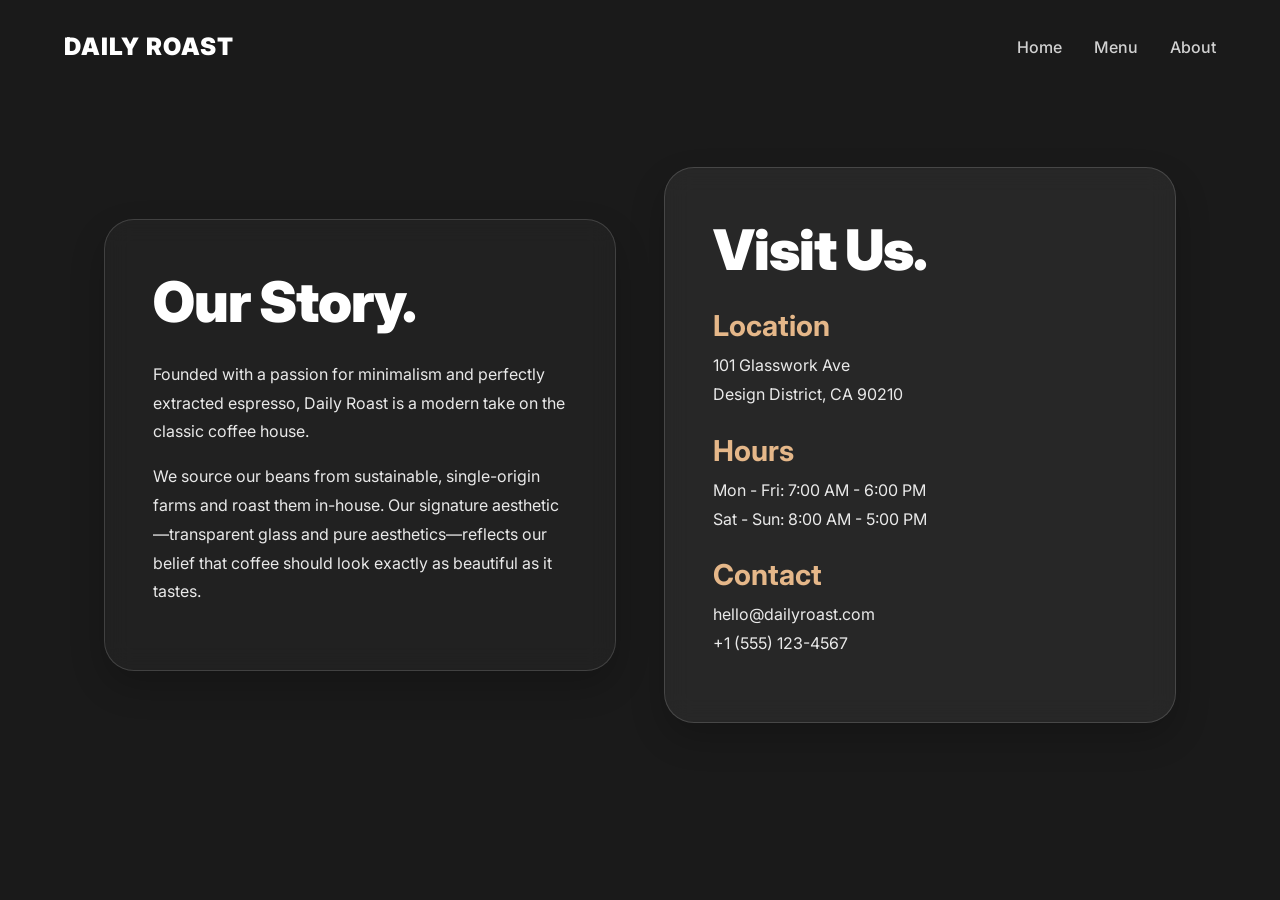
==== about.html @ 7935c8d1 "Initial commit via Netlify [skip ci]" ====
<!DOCTYPE html>
<html lang="en">
<head>
    <meta charset="UTF-8">
    <meta name="viewport" content="width=device-width, initial-scale=1.0">
    <title>About Us | Lite Glass Aesthetic</title>
    <link href="https://fonts.googleapis.com/css2?family=Inter:wght@300;400;700;900&display=swap" rel="stylesheet">
    <style>
        * { margin: 0; padding: 0; box-sizing: border-box; font-family: 'Inter', sans-serif; }

        body {
            color: #ffffff;
            overflow-x: hidden;
            background-color: #1a1a1a;
        }
        
        body::before {
            content: '';
            position: fixed; top: 0; left: 0; width: 100vw; height: 100vh;
            background: url('https://images.unsplash.com/photo-1497935586351-b67a49e012bf?ixlib=rb-1.2.1&auto=format&fit=crop&w=1920&q=80') center/cover;
            filter: blur(30px) brightness(0.4); 
            z-index: -1;
        }

        /* --- NAVIGATION --- */
        nav { padding: 2rem 5%; display: flex; justify-content: space-between; align-items: center; }
        .logo { font-size: 1.5rem; font-weight: 900; letter-spacing: 1px; text-transform: uppercase; }
        .nav-links { display: flex; gap: 2rem; }
        .nav-links a { color: white; text-decoration: none; font-weight: 500; opacity: 0.8; transition: 0.3s; }
        .nav-links a:hover { opacity: 1; transform: translateY(-2px); }

        /* --- LITE SHEER GLASS EFFECT --- */
        .glass-lite {
            background: rgba(255, 255, 255, 0.03); 
            backdrop-filter: blur(12px); -webkit-backdrop-filter: blur(12px);
            border: 1px solid rgba(255, 255, 255, 0.15);
            box-shadow: 0 15px 35px rgba(0,0,0,0.2);
            border-radius: 30px;
        }

        /* --- ABOUT PAGE LAYOUT (FIXED PADDING) --- */
        .about-container {
            display: flex;
            flex-wrap: wrap;
            gap: 3rem;
            padding: 4rem 5% 5rem 5%; /* 4rem Top Padding fixes the header overlap! */
            max-width: 1200px;
            margin: 0 auto;
            min-height: 80vh;
            align-items: center;
        }

        .about-box {
            flex: 1;
            min-width: 300px;
            padding: 3rem;
        }

        h1 { font-size: 3.5rem; font-weight: 900; letter-spacing: -1px; margin-bottom: 1.5rem; }
        h2 { font-size: 1.8rem; font-weight: 700; color: #E5B789; margin-top: 1.5rem; margin-bottom: 0.5rem; }
        p { margin-bottom: 1rem; line-height: 1.8; opacity: 0.9; }

    </style>
</head>
<body>

    <nav>
        <div class="logo">Daily Roast</div>
        <div class="nav-links">
            <a href="index.html">Home</a>
            <a href="menu.html">Menu</a>
            <a href="about.html">About</a>
        </div>
    </nav>

    <!-- Content -->
    <div class="about-container">
        
        <div class="glass-lite about-box">
            <h1>Our Story.</h1>
            <p>Founded with a passion for minimalism and perfectly extracted espresso, Daily Roast is a modern take on the classic coffee house.</p>
            <p>We source our beans from sustainable, single-origin farms and roast them in-house. Our signature aesthetic—transparent glass and pure aesthetics—reflects our belief that coffee should look exactly as beautiful as it tastes.</p>
        </div>

        <div class="glass-lite about-box" style="background: rgba(255, 255, 255, 0.06);">
            <h1>Visit Us.</h1>
            <h2>Location</h2>
            <p>101 Glasswork Ave<br>Design District, CA 90210</p>
            
            <h2>Hours</h2>
            <p>Mon - Fri: 7:00 AM - 6:00 PM<br>Sat - Sun: 8:00 AM - 5:00 PM</p>
            
            <h2>Contact</h2>
            <p>hello@dailyroast.com<br>+1 (555) 123-4567</p>
        </div>

    </div>

</body>
</html>
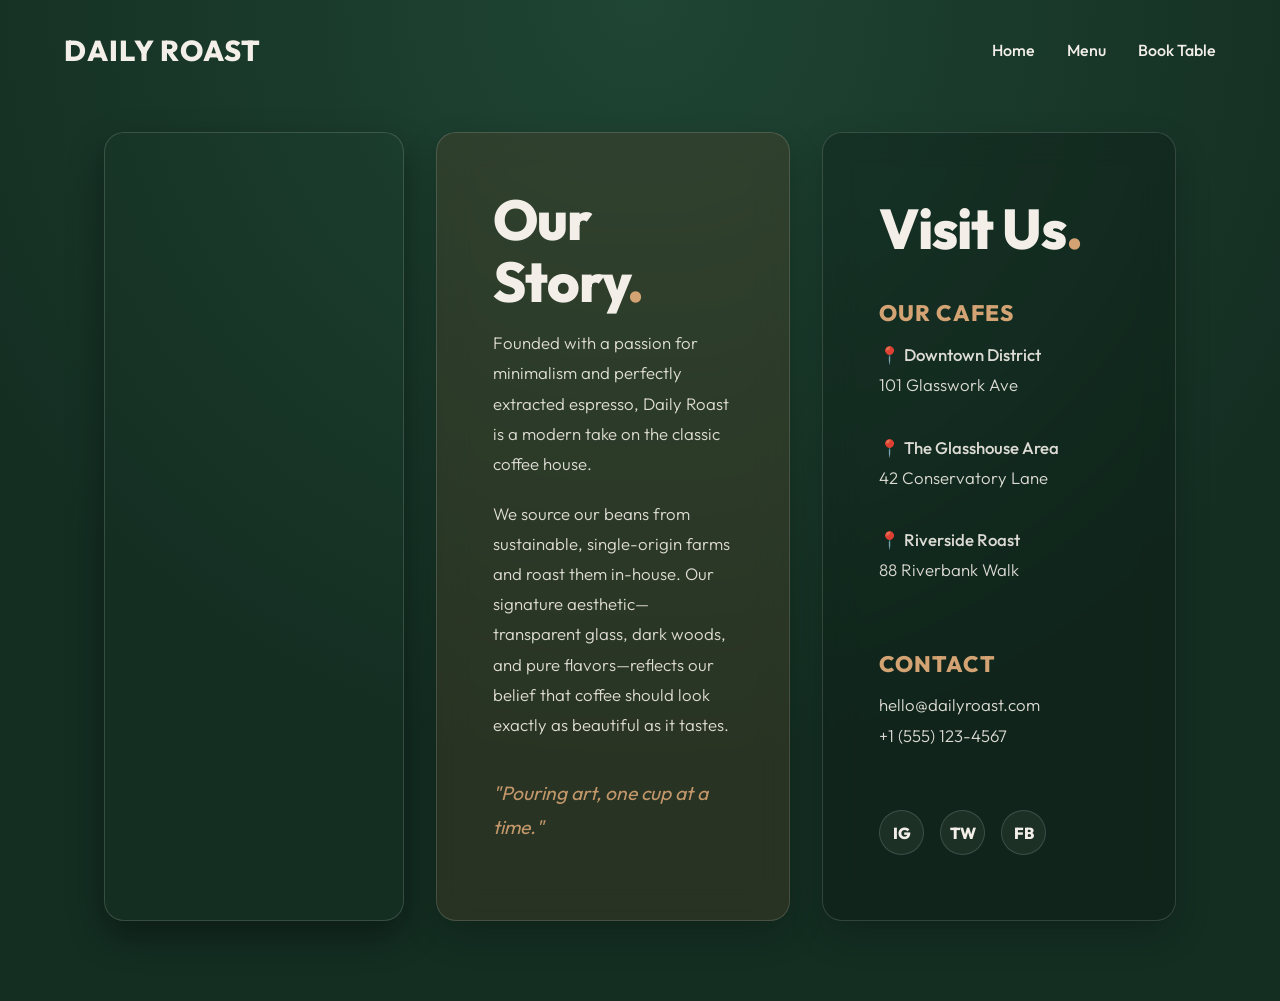
==== commit 21ce882d: "Add files via upload" ====
--- a/about.html
+++ b/about.html
@@ -1,100 +1,157 @@
+
 <!DOCTYPE html>
 <html lang="en">
 <head>
     <meta charset="UTF-8">
     <meta name="viewport" content="width=device-width, initial-scale=1.0">
-    <title>About Us | Lite Glass Aesthetic</title>
-    <link href="https://fonts.googleapis.com/css2?family=Inter:wght@300;400;700;900&display=swap" rel="stylesheet">
+    <title>About Us | Daily Roast</title>
+    <link href="https://fonts.googleapis.com/css2?family=Outfit:wght@300;400;500;800&display=swap" rel="stylesheet">
+    
     <style>
-        * { margin: 0; padding: 0; box-sizing: border-box; font-family: 'Inter', sans-serif; }
+        :root {
+            --bg-green: #142e22; 
+            --glass-coffee: rgba(105, 68, 41, 0.25); 
+            --glass-border: rgba(255, 255, 255, 0.15);
+            --text-light: #f3efe8;
+            --accent: #D4A373;
+        }
+
+        * { margin: 0; padding: 0; box-sizing: border-box; font-family: 'Outfit', sans-serif; }
 
         body {
-            color: #ffffff;
-            overflow-x: hidden;
-            background-color: #1a1a1a;
-        }
-        
-        body::before {
-            content: '';
-            position: fixed; top: 0; left: 0; width: 100vw; height: 100vh;
-            background: url('https://images.unsplash.com/photo-1497935586351-b67a49e012bf?ixlib=rb-1.2.1&auto=format&fit=crop&w=1920&q=80') center/cover;
-            filter: blur(30px) brightness(0.4); 
-            z-index: -1;
+            color: var(--text-light); overflow-x: hidden;
+            background-color: var(--bg-green);
+            background-image: radial-gradient(circle at 50% 0%, #1f4534 0%, #142e22 70%); background-attachment: fixed; min-height: 100vh;
+            display: flex; flex-direction: column;
         }
 
-        /* --- NAVIGATION --- */
-        nav { padding: 2rem 5%; display: flex; justify-content: space-between; align-items: center; }
-        .logo { font-size: 1.5rem; font-weight: 900; letter-spacing: 1px; text-transform: uppercase; }
+        .page-transition {
+            position: fixed; inset: 0; background: var(--bg-green); z-index: 9999;
+            pointer-events: none; transition: opacity 0.8s ease-in-out;
+        }
+        .page-transition.fade-out { opacity: 0; }
+
+        nav { padding: 2rem 5%; display: flex; justify-content: space-between; align-items: center; position: relative; z-index: 100; }
+        .logo { font-size: 1.8rem; font-weight: 800; letter-spacing: 1px; text-transform: uppercase; color: var(--text-light); }
         .nav-links { display: flex; gap: 2rem; }
-        .nav-links a { color: white; text-decoration: none; font-weight: 500; opacity: 0.8; transition: 0.3s; }
-        .nav-links a:hover { opacity: 1; transform: translateY(-2px); }
+        .nav-links a { color: var(--text-light); text-decoration: none; font-weight: 500; transition: 0.3s; }
+        .nav-links a:hover { color: var(--accent); transform: translateY(-2px); }
 
-        /* --- LITE SHEER GLASS EFFECT --- */
         .glass-lite {
-            background: rgba(255, 255, 255, 0.03); 
-            backdrop-filter: blur(12px); -webkit-backdrop-filter: blur(12px);
-            border: 1px solid rgba(255, 255, 255, 0.15);
-            box-shadow: 0 15px 35px rgba(0,0,0,0.2);
-            border-radius: 30px;
+            background: var(--glass-coffee); backdrop-filter: blur(16px); -webkit-backdrop-filter: blur(16px);
+            border: 1px solid var(--glass-border); box-shadow: 0 15px 35px rgba(0,0,0,0.2); border-radius: 20px; overflow: hidden;
         }
 
-        /* --- ABOUT PAGE LAYOUT (FIXED PADDING) --- */
         .about-container {
-            display: flex;
-            flex-wrap: wrap;
-            gap: 3rem;
-            padding: 4rem 5% 5rem 5%; /* 4rem Top Padding fixes the header overlap! */
-            max-width: 1200px;
-            margin: 0 auto;
-            min-height: 80vh;
-            align-items: center;
+            display: flex; flex-wrap: wrap; gap: 2rem; padding: 2rem 5% 5rem 5%; max-width: 1200px; margin: 0 auto; flex: 1; align-items: stretch;
         }
 
-        .about-box {
-            flex: 1;
-            min-width: 300px;
-            padding: 3rem;
+        .fade-up { opacity: 0; transform: translateY(30px); animation: fadeUpAnim 0.8s cubic-bezier(0.34, 1.56, 0.64, 1) forwards; }
+        .delay-1 { animation-delay: 0.2s; }
+        .delay-2 { animation-delay: 0.4s; }
+        @keyframes fadeUpAnim { to { opacity: 1; transform: translateY(0); } }
+
+        .about-box { flex: 1; min-width: 300px; padding: 3.5rem; display: flex; flex-direction: column; justify-content: center; }
+        
+        .image-box {
+            flex: 1; min-width: 300px; border-radius: 20px; box-shadow: 0 15px 35px rgba(0,0,0,0.4); border: 1px solid var(--glass-border); min-height: 400px;
+            background: url('https://images.unsplash.com/photo-1497935586351-b67a49e012bf?ixlib=rb-1.2.1&auto=format&fit=crop&w=1000&q=80') center/cover;
         }
 
-        h1 { font-size: 3.5rem; font-weight: 900; letter-spacing: -1px; margin-bottom: 1.5rem; }
-        h2 { font-size: 1.8rem; font-weight: 700; color: #E5B789; margin-top: 1.5rem; margin-bottom: 0.5rem; }
-        p { margin-bottom: 1rem; line-height: 1.8; opacity: 0.9; }
+        h1 { font-size: 3.5rem; font-weight: 800; letter-spacing: -1px; margin-bottom: 1rem; line-height: 1.1; }
+        .accent-dot { color: var(--accent); } 
+        h2 { font-size: 1.4rem; font-weight: 800; color: var(--accent); margin-top: 1.5rem; margin-bottom: 0.8rem; text-transform: uppercase; letter-spacing: 1px; }
+        p { margin-bottom: 1.2rem; line-height: 1.8; font-weight: 300; opacity: 0.9; font-size: 1.05rem; }
+        
+        .location-item { margin-bottom: 0.8rem; }
+        .location-item strong { color: var(--text-light); font-weight: 500; }
 
+        .social-row { display: flex; gap: 1rem; margin-top: 2.5rem; }
+        .social-link {
+            width: 45px; height: 45px; border-radius: 50%; border: 1px solid var(--glass-border);
+            display: flex; justify-content: center; align-items: center; text-decoration: none; font-weight: 800;
+            color: var(--text-light); transition: 0.3s; background: rgba(255,255,255,0.05);
+        }
+        .social-link:hover { background: var(--accent); color: var(--bg-green); transform: translateY(-3px); border-color: var(--accent);}
+
+        @media (max-width: 768px) {
+            nav { flex-direction: column; gap: 1rem; }
+            h1 { font-size: 2.8rem; }
+            .about-box { padding: 2rem; }
+            .image-box { min-height: 250px; }
+        }
     </style>
 </head>
 <body>
 
+    <div class="page-transition" id="pageTransition"></div>
+
     <nav>
         <div class="logo">Daily Roast</div>
         <div class="nav-links">
-            <a href="index.html">Home</a>
-            <a href="menu.html">Menu</a>
-            <a href="about.html">About</a>
+            <a href="index.html" class="nav-btn">Home</a>
+            <a href="menu.html" class="nav-btn">Menu</a>
+            <a href="booking.html" class="nav-btn">Book Table</a>
         </div>
     </nav>
 
-    <!-- Content -->
     <div class="about-container">
         
-        <div class="glass-lite about-box">
-            <h1>Our Story.</h1>
+        <div class="image-box fade-up"></div>
+        
+        <div class="glass-lite about-box fade-up delay-1">
+            <h1>Our Story<span class="accent-dot">.</span></h1>
             <p>Founded with a passion for minimalism and perfectly extracted espresso, Daily Roast is a modern take on the classic coffee house.</p>
-            <p>We source our beans from sustainable, single-origin farms and roast them in-house. Our signature aesthetic—transparent glass and pure aesthetics—reflects our belief that coffee should look exactly as beautiful as it tastes.</p>
+            <p>We source our beans from sustainable, single-origin farms and roast them in-house. Our signature aesthetic—transparent glass, dark woods, and pure flavors—reflects our belief that coffee should look exactly as beautiful as it tastes.</p>
+            <p style="font-style: italic; color: var(--accent); font-weight: 400; font-size: 1.2rem; margin-top: 1rem;">"Pouring art, one cup at a time."</p>
         </div>
 
-        <div class="glass-lite about-box" style="background: rgba(255, 255, 255, 0.06);">
-            <h1>Visit Us.</h1>
-            <h2>Location</h2>
-            <p>101 Glasswork Ave<br>Design District, CA 90210</p>
+        <div class="glass-lite about-box fade-up delay-2" style="background: rgba(0, 0, 0, 0.2);">
+            <h1>Visit Us<span class="accent-dot">.</span></h1>
             
-            <h2>Hours</h2>
-            <p>Mon - Fri: 7:00 AM - 6:00 PM<br>Sat - Sun: 8:00 AM - 5:00 PM</p>
+            <h2>Our Cafes</h2>
+            <div class="location-item"><p>📍 <strong>Downtown District</strong><br>101 Glasswork Ave</p></div>
+            <div class="location-item"><p>📍 <strong>The Glasshouse Area</strong><br>42 Conservatory Lane</p></div>
+            <div class="location-item"><p>📍 <strong>Riverside Roast</strong><br>88 Riverbank Walk</p></div>
             
-            <h2>Contact</h2>
+            <h2 style="margin-top: 2rem;">Contact</h2>
             <p>hello@dailyroast.com<br>+1 (555) 123-4567</p>
+
+            <div class="social-row">
+                <a href="#" class="social-link">IG</a>
+                <a href="#" class="social-link">TW</a>
+                <a href="#" class="social-link">FB</a>
+            </div>
         </div>
-
     </div>
 
+    <script>
+        document.addEventListener("DOMContentLoaded", () => {
+            setTimeout(() => {
+                const transitionLayer = document.getElementById('pageTransition');
+                if (transitionLayer) {
+                    transitionLayer.classList.add('fade-out');
+                    setTimeout(() => { transitionLayer.style.display = 'none'; }, 800); 
+                }
+            }, 100); 
+        });
+
+        document.querySelectorAll('.nav-btn').forEach(link => {
+            /** @param {Event} e */
+            link.addEventListener('click', function(e) {
+                e.preventDefault(); 
+                const targetURL = /** @type {HTMLAnchorElement} */ (this).href;
+                const transitionLayer = document.getElementById('pageTransition');
+                
+                if (transitionLayer) {
+                    transitionLayer.style.display = 'block';
+                    void transitionLayer.offsetWidth;
+                    transitionLayer.style.transition = "opacity 0.4s ease-in-out";
+                    transitionLayer.classList.remove('fade-out');
+                }
+                setTimeout(() => { window.location.href = targetURL; }, 450);
+            });
+        });
+    </script>
 </body>
-</html>
+</html>
